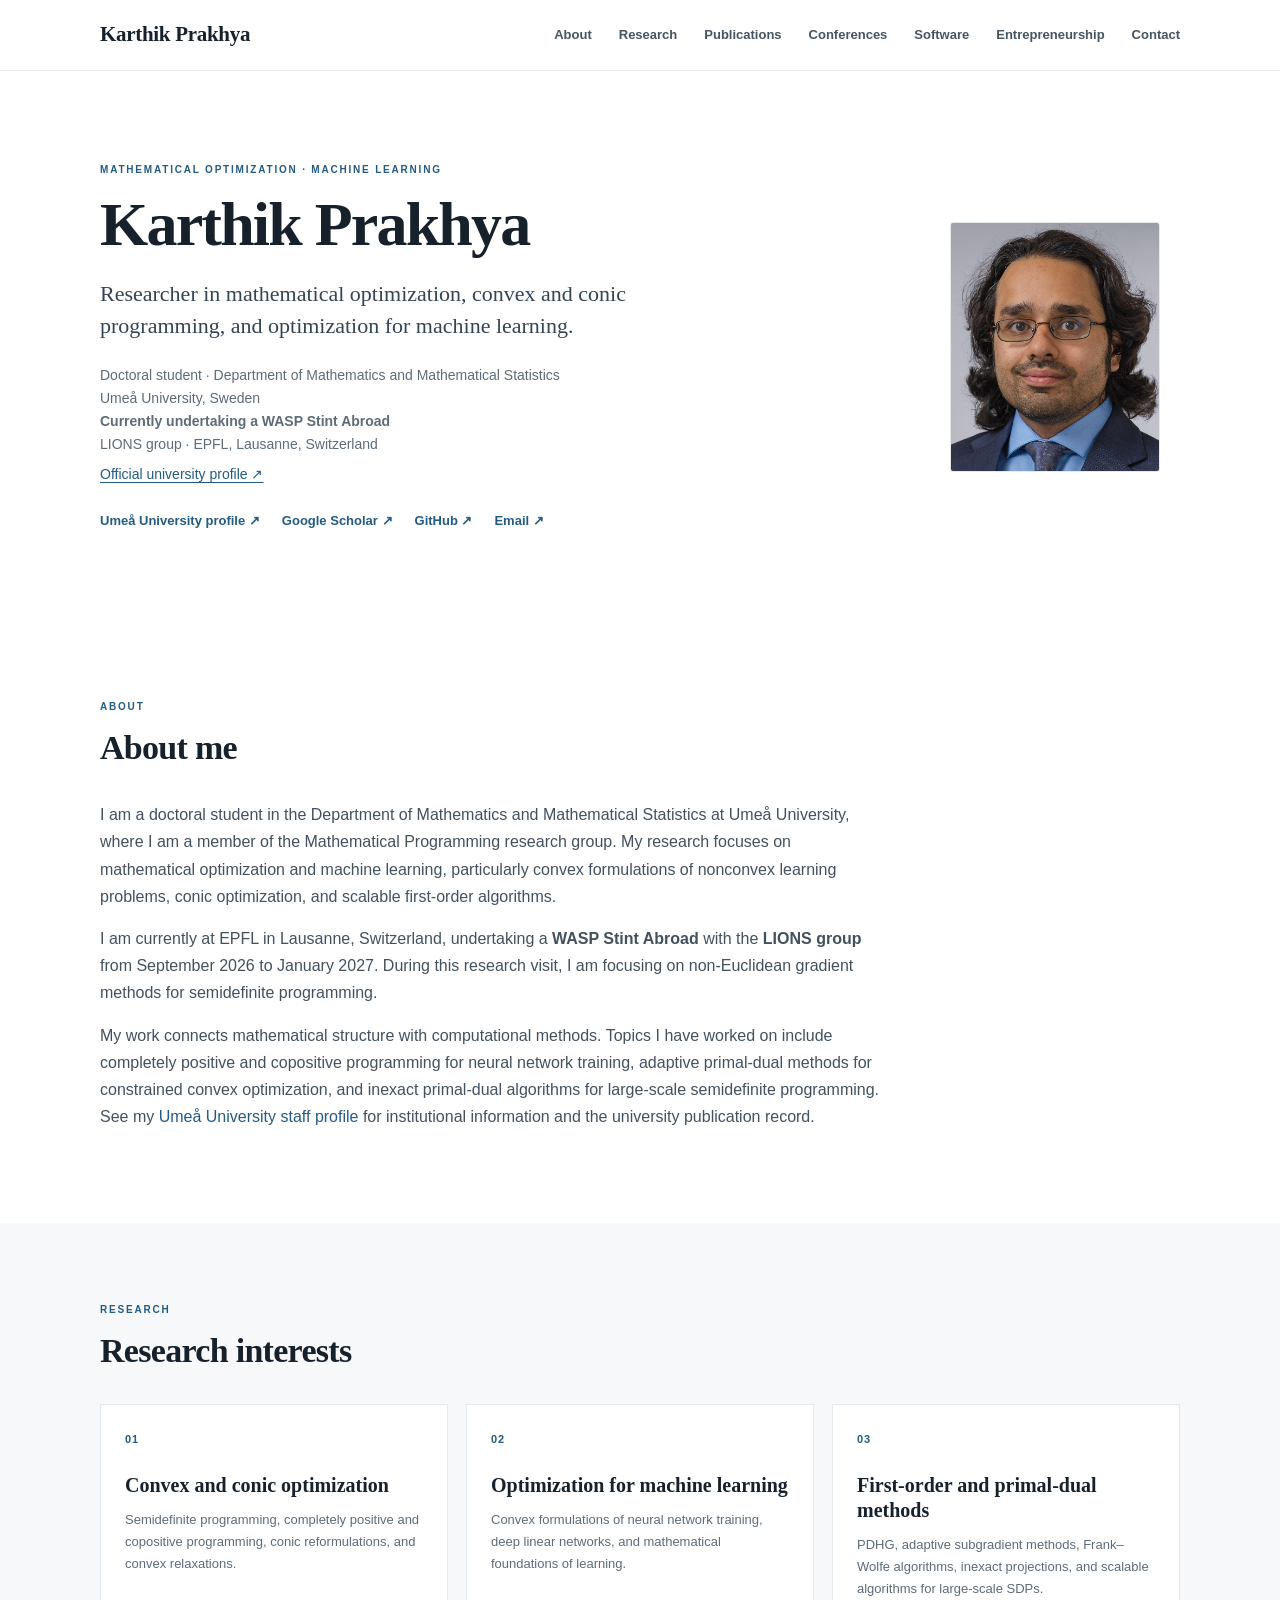
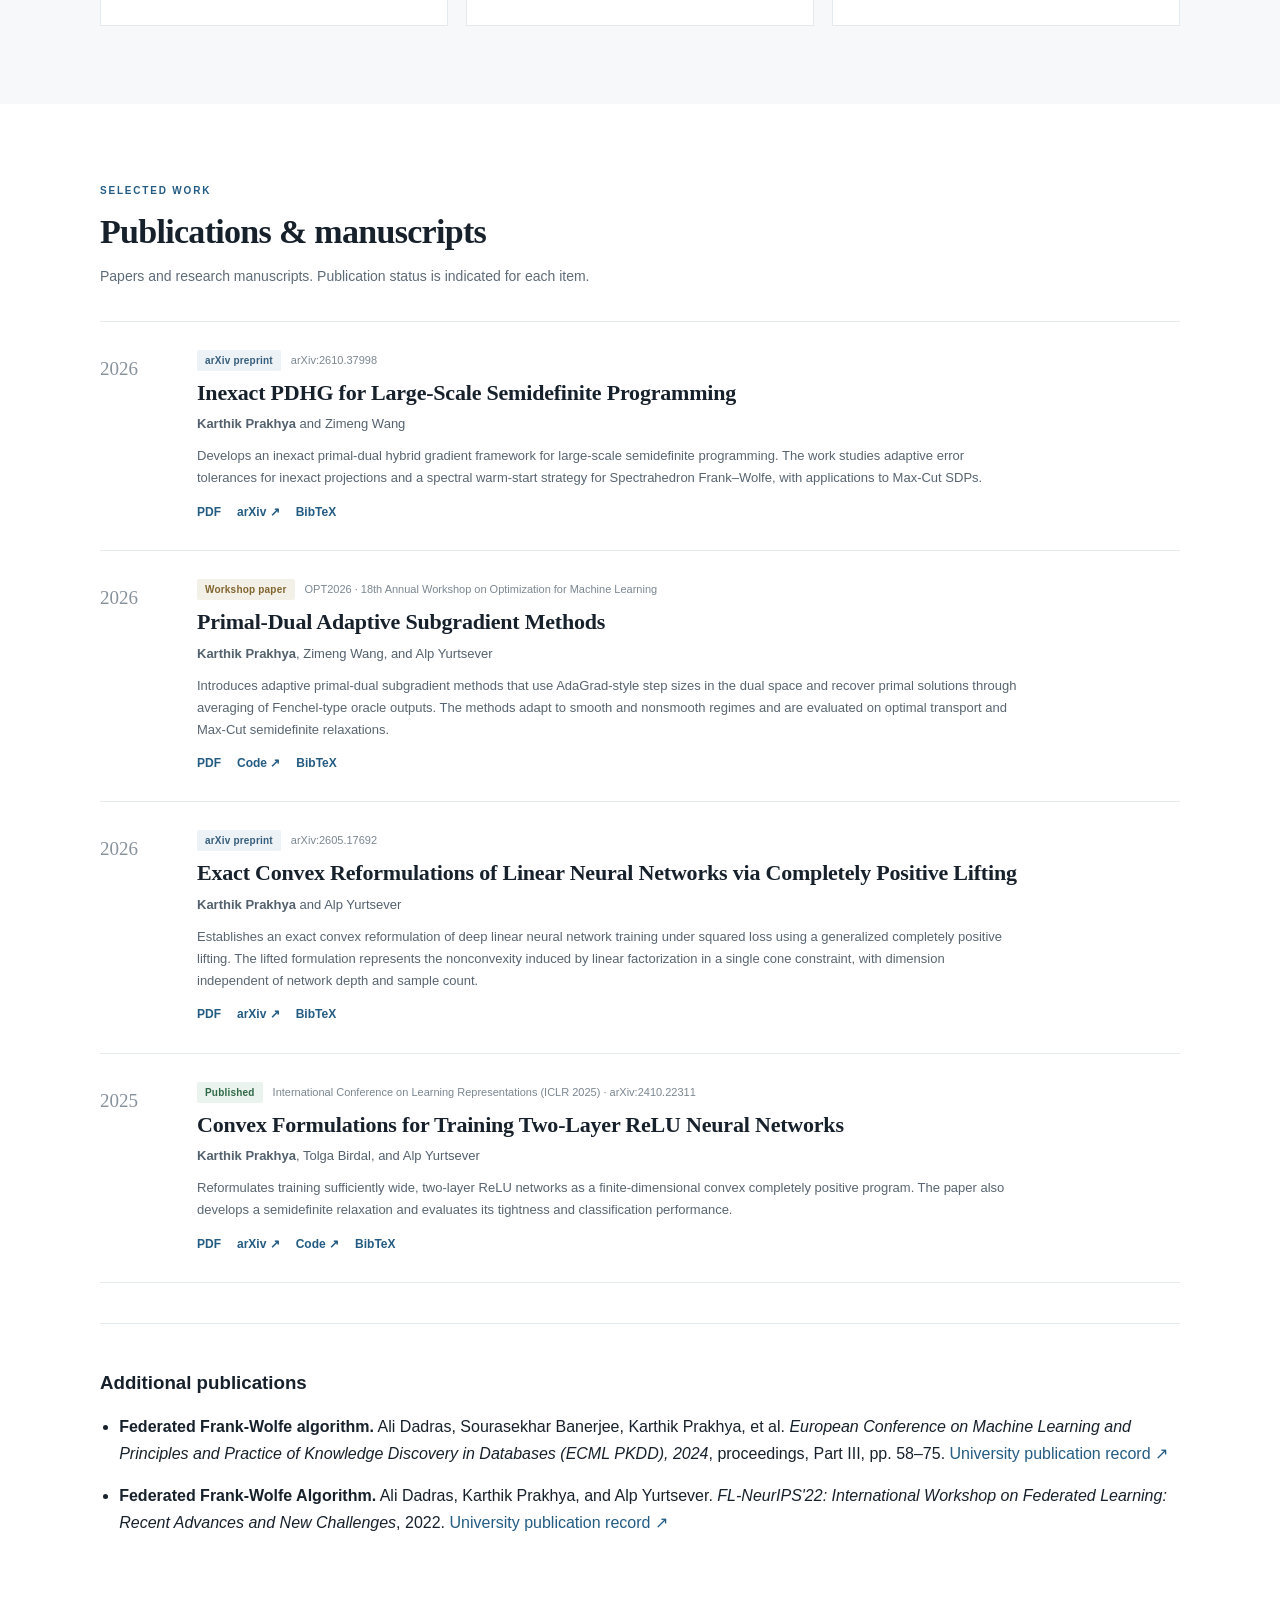
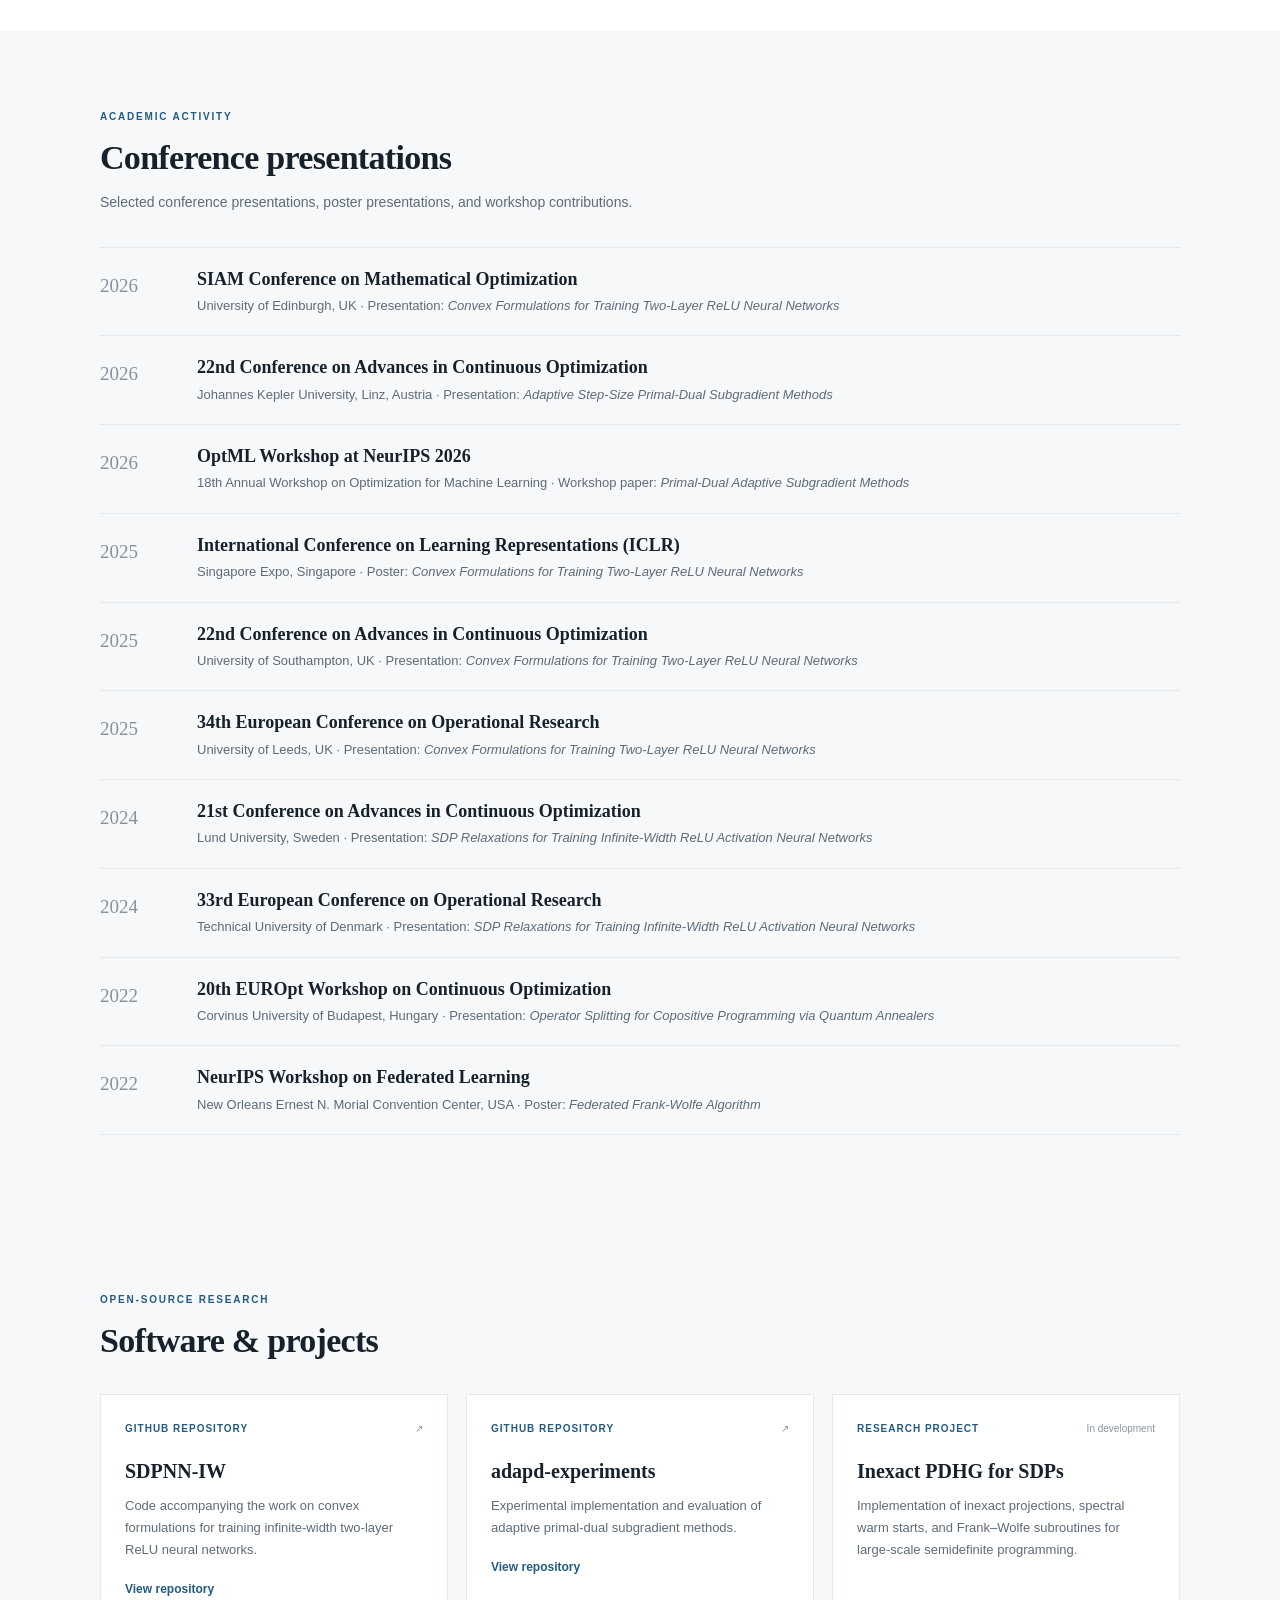
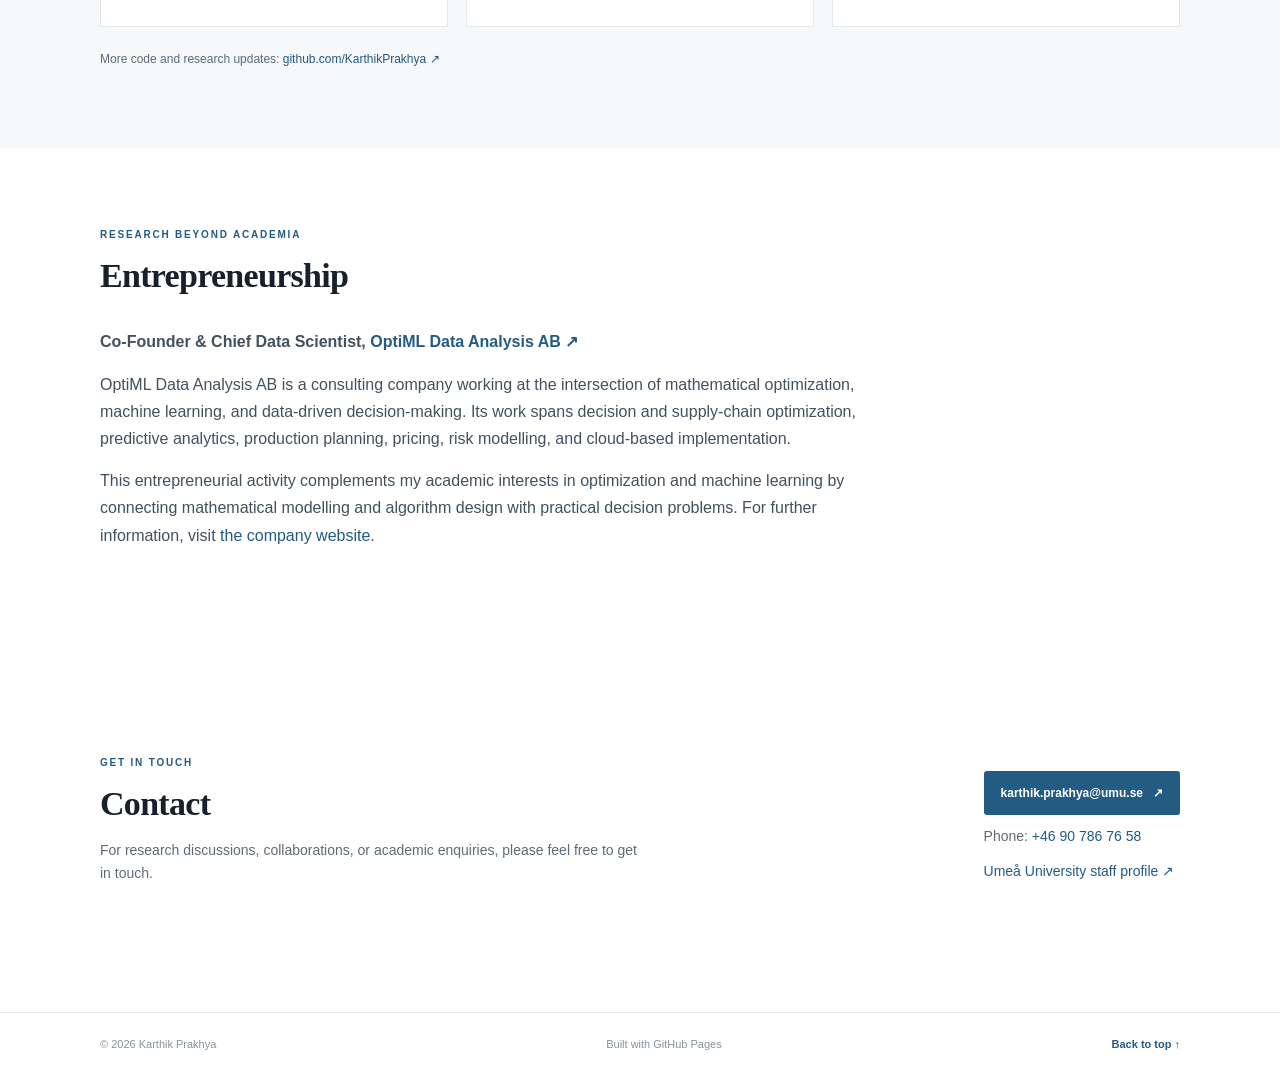
==== index.html @ f14abe54 "Initial commit" ====
<!doctype html>
<html lang="en">
<head>
  <meta charset="utf-8">
  <meta name="viewport" content="width=device-width, initial-scale=1">
  <meta name="description" content="Academic website of Karthik Prakhya — mathematical optimization, convex and conic optimization, and machine learning.">
  <meta name="author" content="Karthik Prakhya">
  <meta name="theme-color" content="#ffffff">
  <title>Karthik Prakhya | Mathematical Optimization</title>
  <link rel="icon" href="assets/img/favicon.svg" type="image/svg+xml">
  <link rel="stylesheet" href="assets/css/style.css">
</head>
<body>
  <a class="skip-link" href="#main">Skip to content</a>
  <header class="site-header">
    <nav class="nav wrap" aria-label="Main navigation">
      <a class="brand" href="#top">Karthik Prakhya</a>
      <button class="menu-toggle" aria-expanded="false" aria-controls="nav-links" aria-label="Toggle navigation"><span></span><span></span><span></span></button>
      <div class="nav-links" id="nav-links">
        <a href="#about">About</a><a href="#research">Research</a><a href="#publications">Publications</a><a href="#conferences">Conferences</a><a href="#software">Software</a><a href="#entrepreneurship">Entrepreneurship</a><a href="#contact">Contact</a>
      </div>
    </nav>
  </header>

  <main id="main">
    <section class="hero wrap" id="top">
      <div class="hero-copy">
        <p class="eyebrow">Mathematical Optimization · Machine Learning</p>
        <h1>Karthik Prakhya</h1>
        <p class="hero-lead">Researcher in mathematical optimization, convex and conic programming, and optimization for machine learning.</p>
        <p class="affiliation">Doctoral student · Department of Mathematics and Mathematical Statistics<br>Umeå University, Sweden<br><strong>Currently undertaking a WASP Stint Abroad</strong><br>LIONS group · EPFL, Lausanne, Switzerland<br><a href="https://www.umu.se/en/staff/karthik-prakhya/" target="_blank" rel="noopener">Official university profile ↗</a></p>
        <div class="social-links" aria-label="Academic profiles">
          <a href="https://www.umu.se/en/staff/karthik-prakhya/" target="_blank" rel="noopener">Umeå University profile <span aria-hidden="true">↗</span></a>
          <a href="https://scholar.google.com/citations?user=Fl8Zz2AAAAAJ&amp;hl=en" target="_blank" rel="noopener">Google Scholar <span aria-hidden="true">↗</span></a>
          <a href="https://github.com/KarthikPrakhya" target="_blank" rel="noopener">GitHub <span aria-hidden="true">↗</span></a>
          <a href="mailto:karthik.prakhya@umu.se">Email <span aria-hidden="true">↗</span></a>
        </div>
      </div>
      <div class="portrait-wrap">
        <img class="portrait" src="assets/img/profile.jpg" alt="Portrait of Karthik Prakhya">
      </div>
    </section>

    <section class="section wrap" id="about">
      <div class="section-heading"><p class="eyebrow">About</p><h2>About me</h2></div>
      <div class="prose">
        <p>I am a doctoral student in the Department of Mathematics and Mathematical Statistics at Umeå University, where I am a member of the Mathematical Programming research group. My research focuses on mathematical optimization and machine learning, particularly convex formulations of nonconvex learning problems, conic optimization, and scalable first-order algorithms.</p>
        <p>I am currently at EPFL in Lausanne, Switzerland, undertaking a <strong>WASP Stint Abroad</strong> with the <strong>LIONS group</strong> from September 2026 to January 2027. During this research visit, I am focusing on non-Euclidean gradient methods for semidefinite programming.</p>
        <p>My work connects mathematical structure with computational methods. Topics I have worked on include completely positive and copositive programming for neural network training, adaptive primal-dual methods for constrained convex optimization, and inexact primal-dual algorithms for large-scale semidefinite programming. See my <a href="https://www.umu.se/en/staff/karthik-prakhya/" target="_blank" rel="noopener">Umeå University staff profile</a> for institutional information and the university publication record.</p>
      </div>
    </section>

    <section class="section section-muted" id="research">
      <div class="wrap">
        <div class="section-heading"><p class="eyebrow">Research</p><h2>Research interests</h2></div>
        <div class="research-grid">
          <article class="research-card"><div class="card-index">01</div><h3>Convex and conic optimization</h3><p>Semidefinite programming, completely positive and copositive programming, conic reformulations, and convex relaxations.</p></article>
          <article class="research-card"><div class="card-index">02</div><h3>Optimization for machine learning</h3><p>Convex formulations of neural network training, deep linear networks, and mathematical foundations of learning.</p></article>
          <article class="research-card"><div class="card-index">03</div><h3>First-order and primal-dual methods</h3><p>PDHG, adaptive subgradient methods, Frank–Wolfe algorithms, inexact projections, and scalable algorithms for large-scale SDPs.</p></article>
        </div>
      </div>
    </section>

    <section class="section wrap" id="publications">
      <div class="section-heading"><p class="eyebrow">Selected work</p><h2>Publications &amp; manuscripts</h2><p class="section-intro">Papers and research manuscripts. Publication status is indicated for each item.</p></div>
      <div class="publication-list">
        <article class="publication">
          <div class="pub-year">2026</div><div class="pub-body">
            <div class="pub-meta"><span class="status status-preprint">arXiv preprint</span><span>arXiv:2610.37998</span></div>
            <h3>Inexact PDHG for Large-Scale Semidefinite Programming</h3>
            <p class="authors"><strong>Karthik Prakhya</strong> and Zimeng Wang</p>
            <p>Develops an inexact primal-dual hybrid gradient framework for large-scale semidefinite programming. The work studies adaptive error tolerances for inexact projections and a spectral warm-start strategy for Spectrahedron Frank–Wolfe, with applications to Max-Cut SDPs.</p>
            <div class="pub-links"><a href="assets/papers/prakhya-wang-inexact-pdhg-2026.pdf">PDF</a><a href="https://arxiv.org/abs/2610.37998" target="_blank" rel="noopener">arXiv ↗</a><button class="bib-toggle" type="button" aria-expanded="false">BibTeX</button></div>
            <pre class="bibtex" hidden>@misc{prakhya2026inexactpdhg,
  title={Inexact PDHG for Large-Scale Semidefinite Programming},
  author={Prakhya, Karthik and Wang, Zimeng},
  year={2026},
  eprint={2610.37998},
  archivePrefix={arXiv},
  primaryClass={math.OC}
}</pre>
          </div>
        </article>
        <article class="publication">
          <div class="pub-year">2026</div><div class="pub-body">
            <div class="pub-meta"><span class="status status-workshop">Workshop paper</span><span>OPT2026 · 18th Annual Workshop on Optimization for Machine Learning</span></div>
            <h3>Primal-Dual Adaptive Subgradient Methods</h3>
            <p class="authors"><strong>Karthik Prakhya</strong>, Zimeng Wang, and Alp Yurtsever</p>
            <p>Introduces adaptive primal-dual subgradient methods that use AdaGrad-style step sizes in the dual space and recover primal solutions through averaging of Fenchel-type oracle outputs. The methods adapt to smooth and nonsmooth regimes and are evaluated on optimal transport and Max-Cut semidefinite relaxations.</p>
            <div class="pub-links"><a href="assets/papers/prakhya-wang-yurtsever-opt2026.pdf">PDF</a><a href="https://github.com/KarthikPrakhya/adapd-experiments" target="_blank" rel="noopener">Code ↗</a><button class="bib-toggle" type="button" aria-expanded="false">BibTeX</button></div>
            <pre class="bibtex" hidden>@misc{prakhya2026primaldual,
  title={Primal-Dual Adaptive Subgradient Methods},
  author={Prakhya, Karthik and Wang, Zimeng and Yurtsever, Alp},
  year={2026},
  note={OPT2026: 18th Annual Workshop on Optimization for Machine Learning}
}</pre>
          </div>
        </article>
        <article class="publication">
          <div class="pub-year">2026</div><div class="pub-body">
            <div class="pub-meta"><span class="status status-preprint">arXiv preprint</span><span>arXiv:2605.17692</span></div>
            <h3>Exact Convex Reformulations of Linear Neural Networks via Completely Positive Lifting</h3>
            <p class="authors"><strong>Karthik Prakhya</strong> and Alp Yurtsever</p>
            <p>Establishes an exact convex reformulation of deep linear neural network training under squared loss using a generalized completely positive lifting. The lifted formulation represents the nonconvexity induced by linear factorization in a single cone constraint, with dimension independent of network depth and sample count.</p>
            <div class="pub-links"><a href="assets/papers/prakhya-yurtsever-linear-networks-2026.pdf">PDF</a><a href="https://arxiv.org/abs/2605.17692" target="_blank" rel="noopener">arXiv ↗</a><button class="bib-toggle" type="button" aria-expanded="false">BibTeX</button></div>
            <pre class="bibtex" hidden>@misc{prakhya2026exact,
  title={Exact Convex Reformulations of Linear Neural Networks via Completely Positive Lifting},
  author={Prakhya, Karthik and Yurtsever, Alp},
  year={2026},
  eprint={2605.17692},
  archivePrefix={arXiv},
  primaryClass={cs.LG}
}</pre>
          </div>
        </article>
        <article class="publication">
          <div class="pub-year">2025</div><div class="pub-body">
            <div class="pub-meta"><span class="status status-published">Published</span><span>International Conference on Learning Representations (ICLR 2025) · arXiv:2410.22311</span></div>
            <h3>Convex Formulations for Training Two-Layer ReLU Neural Networks</h3>
            <p class="authors"><strong>Karthik Prakhya</strong>, Tolga Birdal, and Alp Yurtsever</p>
            <p>Reformulates training sufficiently wide, two-layer ReLU networks as a finite-dimensional convex completely positive program. The paper also develops a semidefinite relaxation and evaluates its tightness and classification performance.</p>
            <div class="pub-links"><a href="assets/papers/prakhya-birdal-yurtsever-iclr-2025.pdf">PDF</a><a href="https://arxiv.org/abs/2410.22311" target="_blank" rel="noopener">arXiv ↗</a><a href="https://github.com/KarthikPrakhya/SDPNN-IW" target="_blank" rel="noopener">Code ↗</a><button class="bib-toggle" type="button" aria-expanded="false">BibTeX</button></div>
            <pre class="bibtex" hidden>@inproceedings{prakhya2025convex,
  title={Convex Formulations for Training Two-Layer ReLU Neural Networks},
  author={Prakhya, Karthik and Birdal, Tolga and Yurtsever, Alp},
  booktitle={International Conference on Learning Representations},
  year={2025}
}</pre>
          </div>
        </article>
      </div>
      <div class="additional-publications">
        <h3>Additional publications</h3>
        <ul>
          <li><strong>Federated Frank-Wolfe algorithm.</strong> Ali Dadras, Sourasekhar Banerjee, Karthik Prakhya, et al. <em>European Conference on Machine Learning and Principles and Practice of Knowledge Discovery in Databases (ECML PKDD), 2024</em>, proceedings, Part III, pp. 58–75. <a href="https://umu.diva-portal.org/smash/record.jsf?language=en&amp;pid=diva2:1890479" target="_blank" rel="noopener">University publication record ↗</a></li>
          <li><strong>Federated Frank-Wolfe Algorithm.</strong> Ali Dadras, Karthik Prakhya, and Alp Yurtsever. <em>FL-NeurIPS'22: International Workshop on Federated Learning: Recent Advances and New Challenges</em>, 2022. <a href="https://umu.diva-portal.org/smash/record.jsf?language=en&amp;pid=diva2:1738921" target="_blank" rel="noopener">University publication record ↗</a></li>
        </ul>
      </div>
    </section>

    <section class="section section-muted" id="conferences">
      <div class="wrap">
        <div class="section-heading"><p class="eyebrow">Academic activity</p><h2>Conference presentations</h2><p class="section-intro">Selected conference presentations, poster presentations, and workshop contributions.</p></div>
        <div class="conference-list">
          <article class="conference-item"><div class="pub-year">2026</div><div><h3>SIAM Conference on Mathematical Optimization</h3><p>University of Edinburgh, UK · Presentation: <em>Convex Formulations for Training Two-Layer ReLU Neural Networks</em></p></div></article>
          <article class="conference-item"><div class="pub-year">2026</div><div><h3>22nd Conference on Advances in Continuous Optimization</h3><p>Johannes Kepler University, Linz, Austria · Presentation: <em>Adaptive Step-Size Primal-Dual Subgradient Methods</em></p></div></article>
          <article class="conference-item"><div class="pub-year">2026</div><div><h3>OptML Workshop at NeurIPS 2026</h3><p>18th Annual Workshop on Optimization for Machine Learning · Workshop paper: <em>Primal-Dual Adaptive Subgradient Methods</em></p></div></article>
          <article class="conference-item"><div class="pub-year">2025</div><div><h3>International Conference on Learning Representations (ICLR)</h3><p>Singapore Expo, Singapore · Poster: <em>Convex Formulations for Training Two-Layer ReLU Neural Networks</em></p></div></article>
          <article class="conference-item"><div class="pub-year">2025</div><div><h3>22nd Conference on Advances in Continuous Optimization</h3><p>University of Southampton, UK · Presentation: <em>Convex Formulations for Training Two-Layer ReLU Neural Networks</em></p></div></article>
          <article class="conference-item"><div class="pub-year">2025</div><div><h3>34th European Conference on Operational Research</h3><p>University of Leeds, UK · Presentation: <em>Convex Formulations for Training Two-Layer ReLU Neural Networks</em></p></div></article>
          <article class="conference-item"><div class="pub-year">2024</div><div><h3>21st Conference on Advances in Continuous Optimization</h3><p>Lund University, Sweden · Presentation: <em>SDP Relaxations for Training Infinite-Width ReLU Activation Neural Networks</em></p></div></article>
          <article class="conference-item"><div class="pub-year">2024</div><div><h3>33rd European Conference on Operational Research</h3><p>Technical University of Denmark · Presentation: <em>SDP Relaxations for Training Infinite-Width ReLU Activation Neural Networks</em></p></div></article>
          <article class="conference-item"><div class="pub-year">2022</div><div><h3>20th EUROpt Workshop on Continuous Optimization</h3><p>Corvinus University of Budapest, Hungary · Presentation: <em>Operator Splitting for Copositive Programming via Quantum Annealers</em></p></div></article>
          <article class="conference-item"><div class="pub-year">2022</div><div><h3>NeurIPS Workshop on Federated Learning</h3><p>New Orleans Ernest N. Morial Convention Center, USA · Poster: <em>Federated Frank-Wolfe Algorithm</em></p></div></article>
        </div>
      </div>
    </section>

    <section class="section section-muted" id="software">
      <div class="wrap">
        <div class="section-heading"><p class="eyebrow">Open-source research</p><h2>Software &amp; projects</h2></div>
        <div class="software-grid">
          <article class="software-card"><div class="software-top"><span class="repo-label">GitHub repository</span><span aria-hidden="true">↗</span></div><h3>SDPNN-IW</h3><p>Code accompanying the work on convex formulations for training infinite-width two-layer ReLU neural networks.</p><a href="https://github.com/KarthikPrakhya/SDPNN-IW" target="_blank" rel="noopener">View repository</a></article>
          <article class="software-card"><div class="software-top"><span class="repo-label">GitHub repository</span><span aria-hidden="true">↗</span></div><h3>adapd-experiments</h3><p>Experimental implementation and evaluation of adaptive primal-dual subgradient methods.</p><a href="https://github.com/KarthikPrakhya/adapd-experiments" target="_blank" rel="noopener">View repository</a></article>
          <article class="software-card"><div class="software-top"><span class="repo-label">Research project</span><span>In development</span></div><h3>Inexact PDHG for SDPs</h3><p>Implementation of inexact projections, spectral warm starts, and Frank–Wolfe subroutines for large-scale semidefinite programming.</p></article>
        </div>
        <p class="github-more">More code and research updates: <a href="https://github.com/KarthikPrakhya" target="_blank" rel="noopener">github.com/KarthikPrakhya ↗</a></p>
      </div>
    </section>

    <section class="section wrap" id="entrepreneurship">
      <div class="section-heading"><p class="eyebrow">Research beyond academia</p><h2>Entrepreneurship</h2></div>
      <div class="prose">
        <p><strong>Co-Founder &amp; Chief Data Scientist, <a href="https://www.optimldataanalysis.se/" target="_blank" rel="noopener">OptiML Data Analysis AB ↗</a></strong></p>
        <p>OptiML Data Analysis AB is a consulting company working at the intersection of mathematical optimization, machine learning, and data-driven decision-making. Its work spans decision and supply-chain optimization, predictive analytics, production planning, pricing, risk modelling, and cloud-based implementation.</p>
        <p>This entrepreneurial activity complements my academic interests in optimization and machine learning by connecting mathematical modelling and algorithm design with practical decision problems. For further information, visit <a href="https://www.optimldataanalysis.se/" target="_blank" rel="noopener">the company website</a>.</p>
      </div>
    </section>

    <section class="section wrap" id="contact">
      <div class="contact-panel"><div><p class="eyebrow">Get in touch</p><h2>Contact</h2><p>For research discussions, collaborations, or academic enquiries, please feel free to get in touch.</p></div><div class="contact-links"><a class="button" href="mailto:karthik.prakhya@umu.se">karthik.prakhya@umu.se <span aria-hidden="true">↗</span></a><p>Phone: <a href="tel:+46907867658">+46 90 786 76 58</a></p><p><a href="https://www.umu.se/en/staff/karthik-prakhya/" target="_blank" rel="noopener">Umeå University staff profile ↗</a></p></div></div>
    </section>
  </main>

  <footer class="site-footer"><div class="wrap footer-inner"><span>© <span id="year">2026</span> Karthik Prakhya</span><span>Built with GitHub Pages</span><a href="#top">Back to top ↑</a></div></footer>
  <script src="assets/js/main.js"></script>
</body>
</html>
---- assets/css/style.css ----
:root{--ink:#17212b;--muted:#5e6b78;--line:#e4e9ed;--soft:#f6f8fa;--accent:#235b83;--accent-dark:#174464;--white:#fff;--max:1080px;--serif:Georgia,"Times New Roman",serif;--sans:Inter,-apple-system,BlinkMacSystemFont,"Segoe UI",sans-serif}
*{box-sizing:border-box}html{scroll-behavior:smooth;scroll-padding-top:90px}body{margin:0;background:var(--white);color:var(--ink);font-family:var(--sans);font-size:16px;line-height:1.7;-webkit-font-smoothing:antialiased}a{color:var(--accent);text-decoration:none}a:hover{color:var(--accent-dark);text-decoration:underline;text-underline-offset:3px}.wrap{width:min(calc(100% - 48px),var(--max));margin-inline:auto}.skip-link{position:absolute;left:-9999px;top:10px;background:#fff;padding:8px}.skip-link:focus{left:10px;z-index:100}.site-header{position:sticky;top:0;z-index:20;background:rgba(255,255,255,.94);backdrop-filter:blur(12px);border-bottom:1px solid var(--line)}.nav{height:70px;display:flex;align-items:center;justify-content:space-between}.brand{font-family:var(--serif);font-size:21px;font-weight:700;letter-spacing:-.3px;color:var(--ink)}.brand:hover{text-decoration:none}.nav-links{display:flex;gap:27px}.nav-links a{font-size:13px;font-weight:600;color:#475461}.menu-toggle{display:none;border:0;background:none;padding:8px}.menu-toggle span{display:block;width:22px;height:2px;background:var(--ink);margin:5px}.hero{display:grid;grid-template-columns:1fr 230px;gap:70px;align-items:center;padding-top:90px;padding-bottom:88px}.eyebrow{text-transform:uppercase;letter-spacing:1.8px;font-size:10px;font-weight:800;color:var(--accent);margin:0 0 13px}.hero h1{font-family:var(--serif);font-size:clamp(42px,6vw,62px);line-height:1.08;letter-spacing:-1.8px;margin:0 0 20px}.hero-lead{font-family:var(--serif);font-size:22px;line-height:1.45;max-width:650px;margin:0 0 22px;color:#354454}.affiliation{font-size:14px;color:var(--muted);line-height:1.65;margin-bottom:24px}.social-links{display:flex;gap:22px;flex-wrap:wrap}.social-links a{font-size:13px;font-weight:700}.portrait-wrap{text-align:center}.portrait{display:block;width:210px;height:250px;object-fit:cover;border-radius:3px;background:var(--soft);border:1px solid var(--line)}.portrait-note{font-size:10px;color:#8a949d;margin:8px 0 0}.section{padding-top:78px;padding-bottom:78px}.section-muted{background:var(--soft)}.section-heading{margin-bottom:32px}.section-heading h2,.contact-panel h2{font-family:var(--serif);font-size:34px;letter-spacing:-.7px;line-height:1.2;margin:0}.section-intro{color:var(--muted);font-size:14px;margin:12px 0 0}.prose{max-width:780px;color:#43515e}.prose p{margin:0 0 15px}.research-grid{display:grid;grid-template-columns:repeat(3,1fr);gap:18px}.research-card,.software-card{background:#fff;border:1px solid var(--line);padding:25px 24px}.card-index{font-size:11px;color:var(--accent);font-weight:800;letter-spacing:1px;margin-bottom:24px}.research-card h3,.software-card h3{font-family:var(--serif);font-size:20px;line-height:1.25;margin:0 0 11px}.research-card p,.software-card p{font-size:13px;color:var(--muted);line-height:1.7;margin:0}.publication-list{border-top:1px solid var(--line)}.publication{display:grid;grid-template-columns:75px 1fr;gap:22px;padding:28px 0;border-bottom:1px solid var(--line)}.pub-year{font-family:var(--serif);font-size:19px;color:#87929c;padding-top:3px}.pub-meta{display:flex;align-items:center;gap:10px;flex-wrap:wrap;color:#7b8791;font-size:11px;margin-bottom:8px}.status{display:inline-block;border-radius:2px;padding:2px 8px;font-size:10px;font-weight:800;letter-spacing:.2px}.status-published{background:#eaf3ed;color:#2e6846}.status-preprint{background:#edf2f7;color:#355d7b}.status-workshop{background:#f3f0e8;color:#80652d}.pub-body h3{font-family:var(--serif);font-size:22px;line-height:1.3;margin:0 0 6px;letter-spacing:-.2px}.authors{font-size:13px;color:#53616e;margin:0 0 10px}.pub-body>p:not(.authors){font-size:13px;color:#586571;line-height:1.7;max-width:820px;margin:0 0 12px}.pub-links{display:flex;align-items:center;gap:16px;flex-wrap:wrap}.pub-links a,.bib-toggle{font-size:12px;font-weight:800}.bib-toggle{border:0;background:none;padding:0;color:var(--accent);font-family:inherit;cursor:pointer}.bibtex{white-space:pre-wrap;overflow-wrap:anywhere;background:#f5f7f9;border:1px solid var(--line);padding:14px;margin:14px 0 0;font-size:11px;line-height:1.6;color:#354454}.software-grid{display:grid;grid-template-columns:repeat(3,1fr);gap:18px}.software-top{display:flex;justify-content:space-between;align-items:center;margin-bottom:22px;color:#8b959e;font-size:10px}.repo-label{text-transform:uppercase;letter-spacing:1px;font-weight:800;color:var(--accent)}.software-card a{display:inline-block;margin-top:18px;font-size:12px;font-weight:800}.github-more{font-size:12px;color:var(--muted);margin:22px 0 0}.contact-panel{display:flex;align-items:center;justify-content:space-between;gap:30px;padding:34px 0}.contact-panel p:not(.eyebrow){font-size:14px;color:var(--muted);max-width:540px}.button{display:inline-flex;align-items:center;gap:10px;background:var(--accent);color:#fff;padding:12px 17px;border-radius:3px;font-size:12px;font-weight:700;white-space:nowrap}.button:hover{background:var(--accent-dark);color:#fff;text-decoration:none}.site-footer{border-top:1px solid var(--line);padding:22px 0;color:#87929c;font-size:11px}.footer-inner{display:flex;justify-content:space-between;gap:15px;flex-wrap:wrap}.footer-inner a{font-weight:700}
@media(max-width:760px){.wrap{width:min(calc(100% - 36px),var(--max))}.nav{height:64px}.menu-toggle{display:block}.nav-links{display:none;position:absolute;top:64px;left:0;right:0;background:#fff;border-bottom:1px solid var(--line);padding:16px 22px 20px;flex-direction:column;gap:12px}.nav-links.open{display:flex}.hero{grid-template-columns:1fr;gap:28px;padding-top:60px;padding-bottom:60px}.portrait-wrap{grid-row:1;text-align:left}.portrait{width:128px;height:150px}.hero h1{font-size:46px}.hero-lead{font-size:19px}.section{padding-top:58px;padding-bottom:58px}.research-grid,.software-grid{grid-template-columns:1fr}.research-card,.software-card{padding:22px}.publication{grid-template-columns:48px 1fr;gap:12px}.pub-body h3{font-size:19px}.contact-panel{align-items:flex-start;flex-direction:column}.footer-inner{flex-direction:column;gap:5px}}
@media(prefers-reduced-motion:reduce){html{scroll-behavior:auto}*{transition:none!important}}


/* Institutional profile and additional publication details */
.affiliation a { display: inline-block; margin-top: .45rem; color: var(--accent, #315b7d); text-decoration: underline; text-underline-offset: 3px; }
.additional-publications { margin-top: 2.5rem; padding-top: 1.5rem; border-top: 1px solid var(--line, #e5e7eb); }
.additional-publications h3 { margin-bottom: 1rem; }
.additional-publications ul { padding-left: 1.2rem; }
.additional-publications li { margin: 0 0 1rem; line-height: 1.65; }
.contact-links p { margin: .65rem 0 0; }


/* Conference activity */
.conference-list{border-top:1px solid var(--line)}
.conference-item{display:grid;grid-template-columns:75px 1fr;gap:22px;padding:19px 0;border-bottom:1px solid var(--line)}
.conference-item h3{font-family:var(--serif);font-size:18px;line-height:1.35;margin:0 0 4px}
.conference-item p{font-size:13px;color:var(--muted);margin:0;line-height:1.65}
@media(max-width:760px){.conference-item{grid-template-columns:48px 1fr;gap:12px}.nav-links{max-height:calc(100vh - 70px);overflow:auto}}
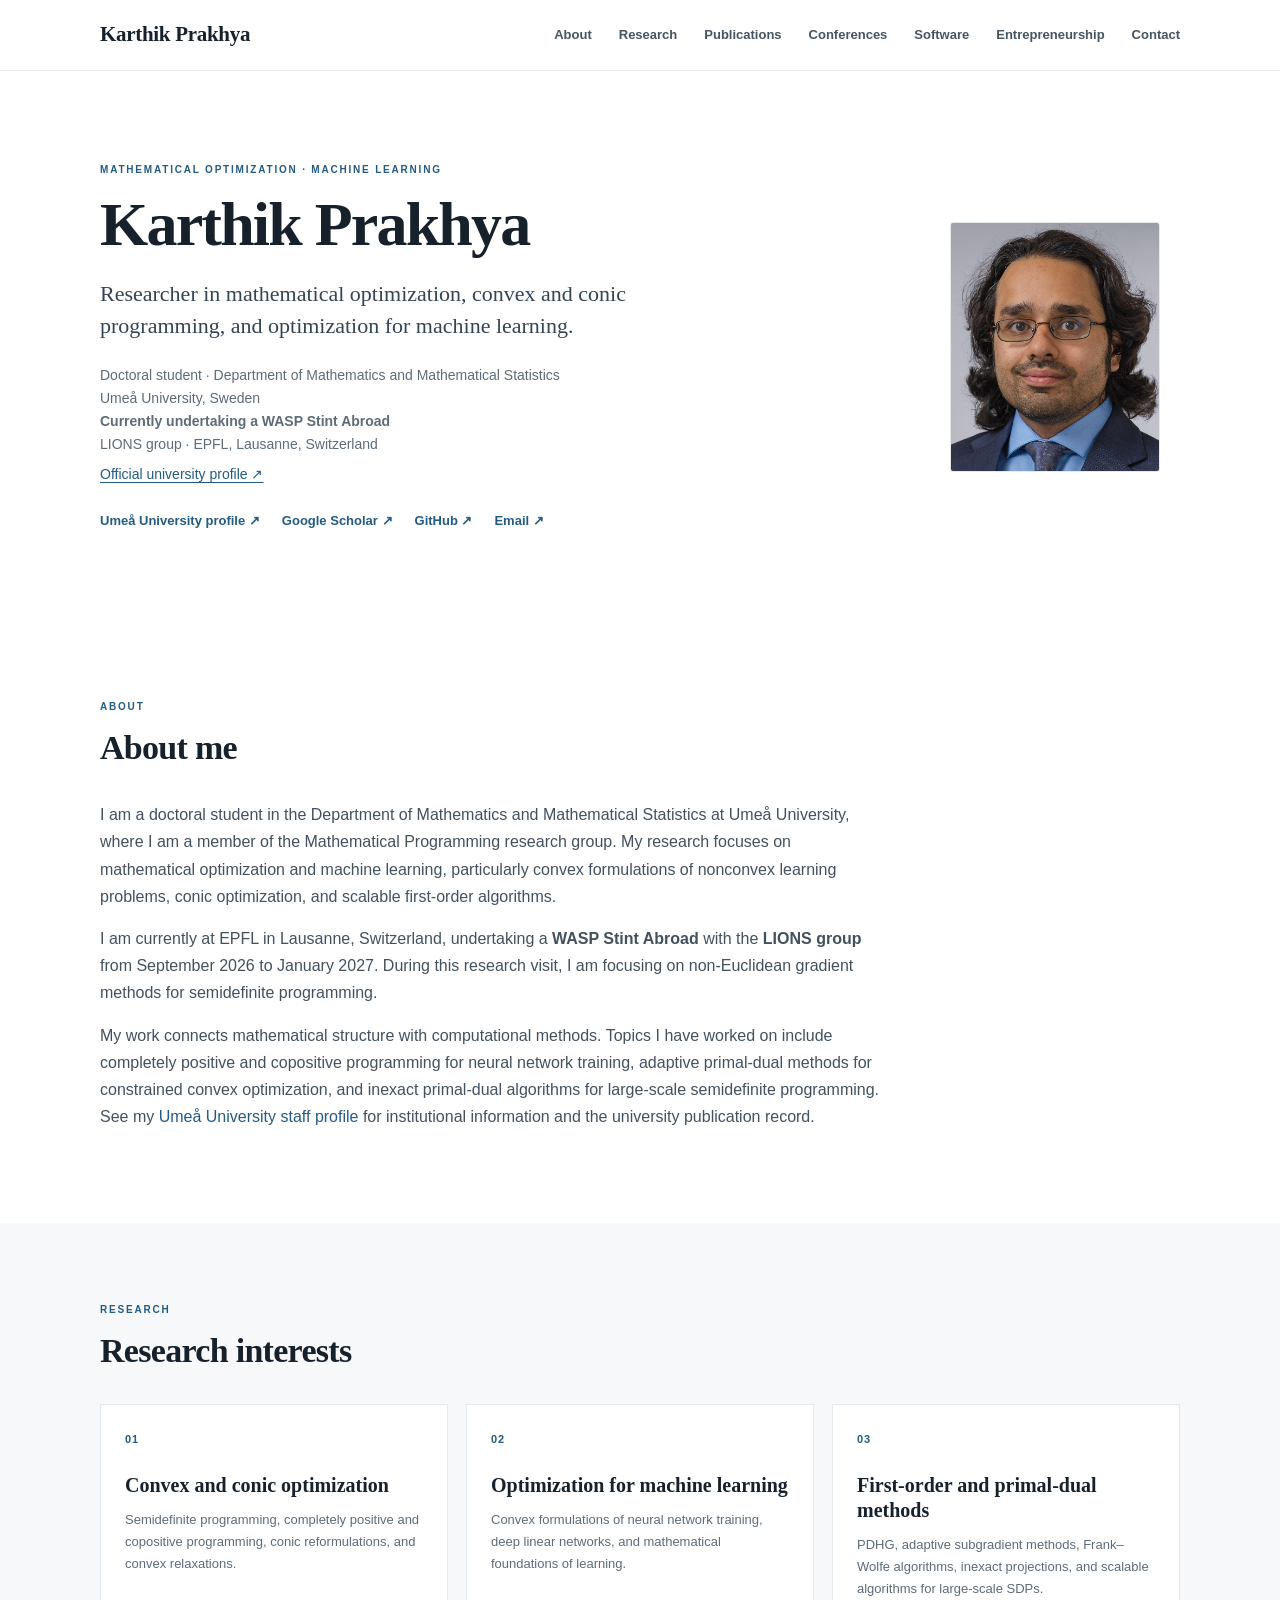
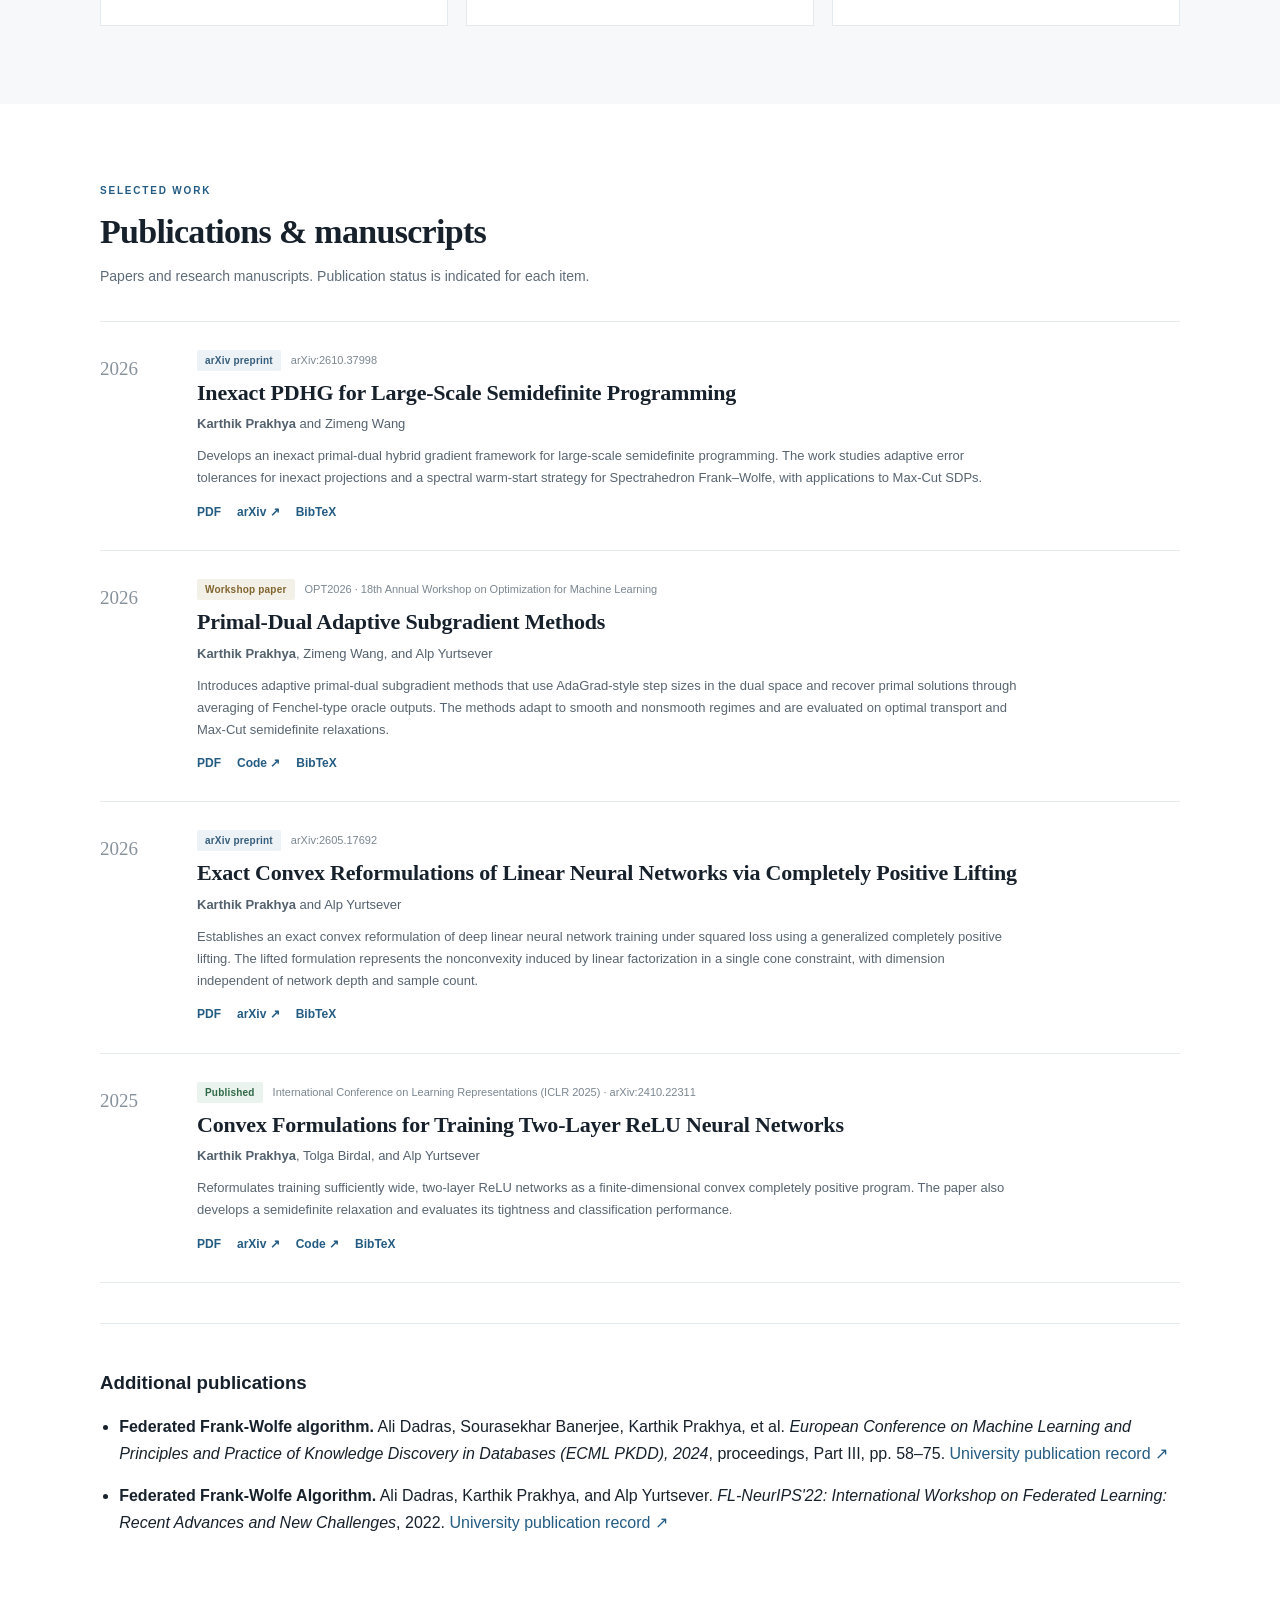
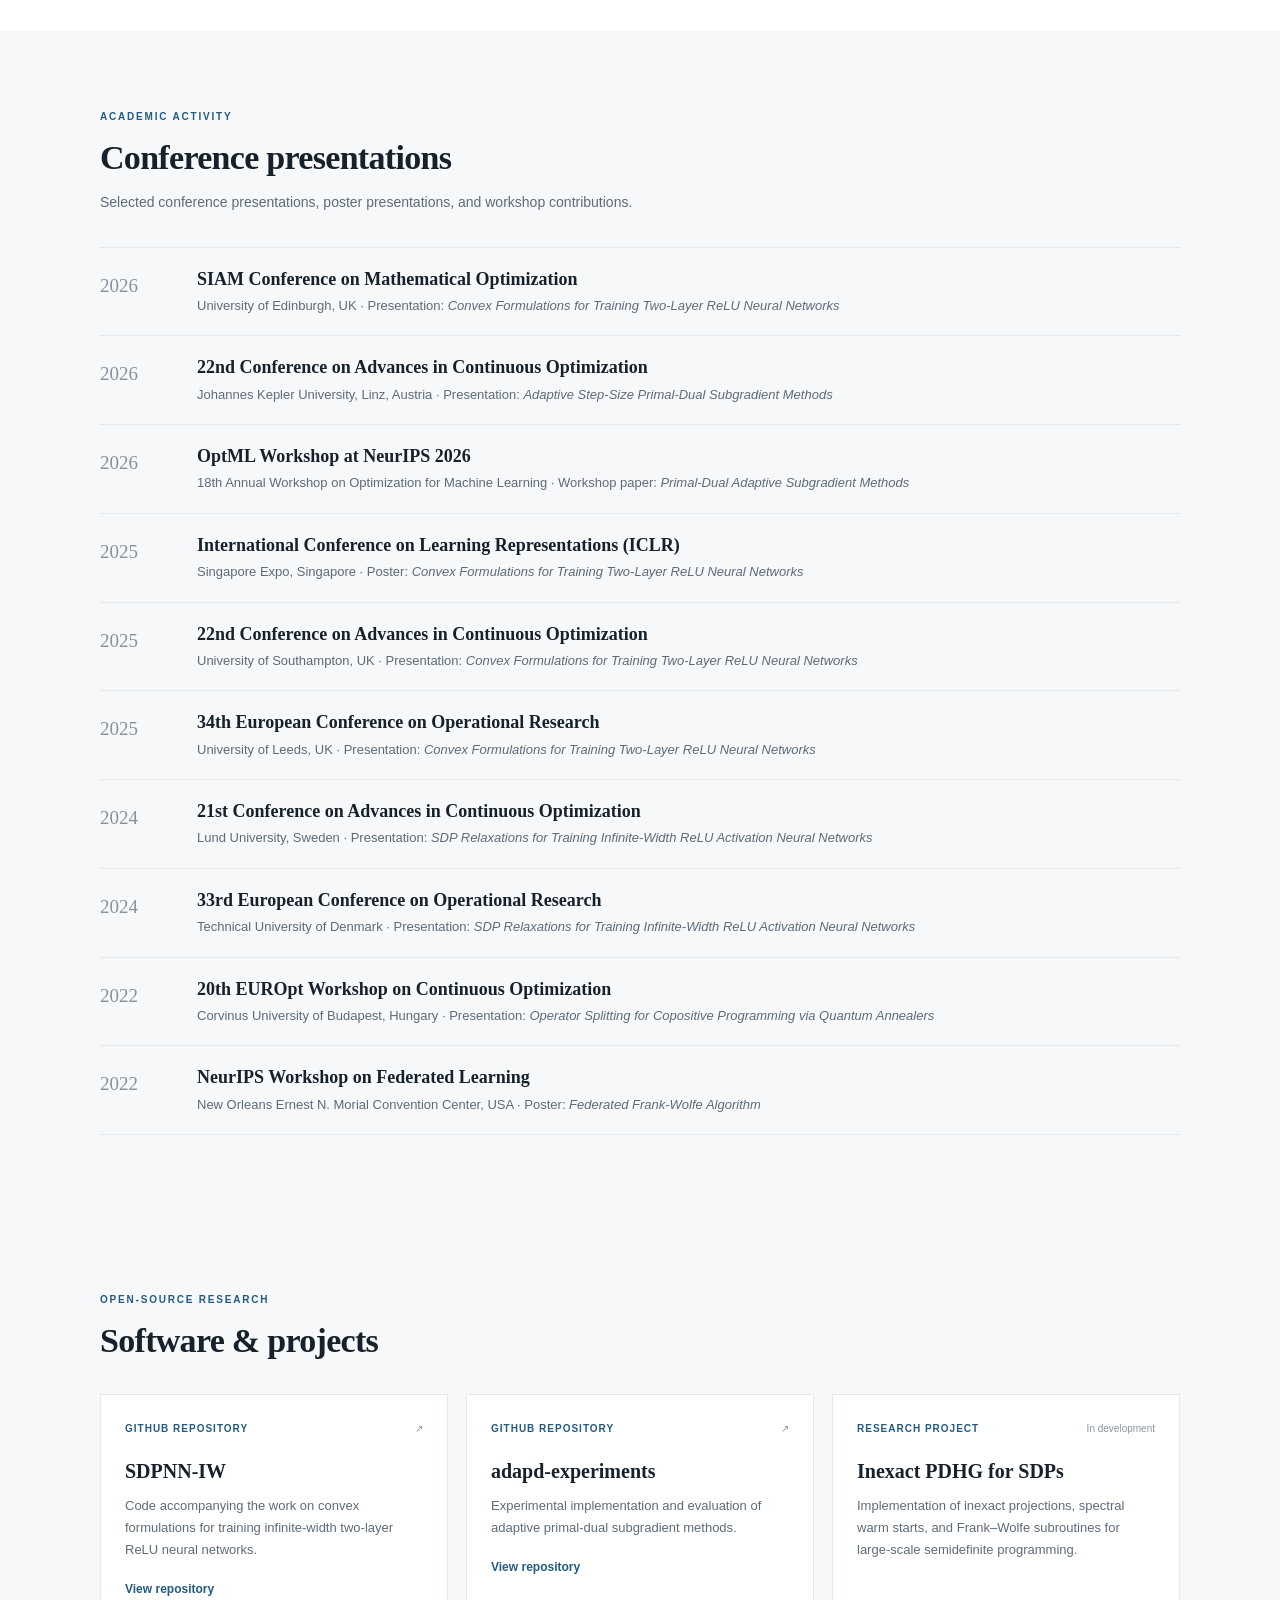
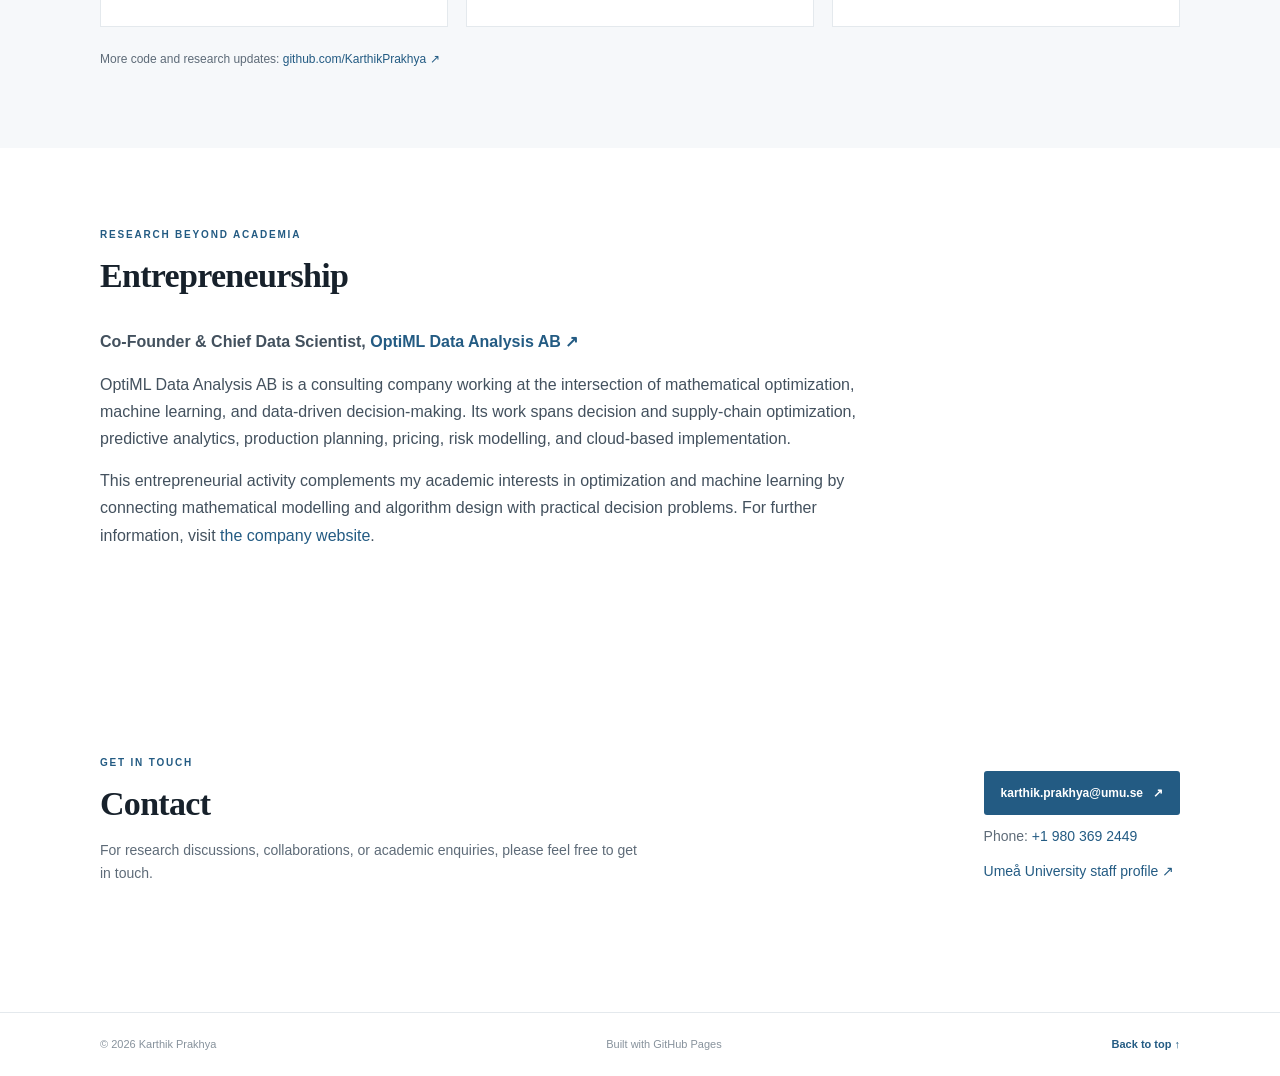
==== commit 4da80a70: "Update contact phone number in index.html Update contact phone number in index.html." ====
--- a/index.html
+++ b/index.html
@@ -178,7 +178,7 @@
     </section>
 
     <section class="section wrap" id="contact">
-      <div class="contact-panel"><div><p class="eyebrow">Get in touch</p><h2>Contact</h2><p>For research discussions, collaborations, or academic enquiries, please feel free to get in touch.</p></div><div class="contact-links"><a class="button" href="mailto:karthik.prakhya@umu.se">karthik.prakhya@umu.se <span aria-hidden="true">↗</span></a><p>Phone: <a href="tel:+46907867658">+46 90 786 76 58</a></p><p><a href="https://www.umu.se/en/staff/karthik-prakhya/" target="_blank" rel="noopener">Umeå University staff profile ↗</a></p></div></div>
+      <div class="contact-panel"><div><p class="eyebrow">Get in touch</p><h2>Contact</h2><p>For research discussions, collaborations, or academic enquiries, please feel free to get in touch.</p></div><div class="contact-links"><a class="button" href="mailto:karthik.prakhya@umu.se">karthik.prakhya@umu.se <span aria-hidden="true">↗</span></a><p>Phone: <a href="tel:+19803692449">+1 980 369 2449</a></p><p><a href="https://www.umu.se/en/staff/karthik-prakhya/" target="_blank" rel="noopener">Umeå University staff profile ↗</a></p></div></div>
     </section>
   </main>
 
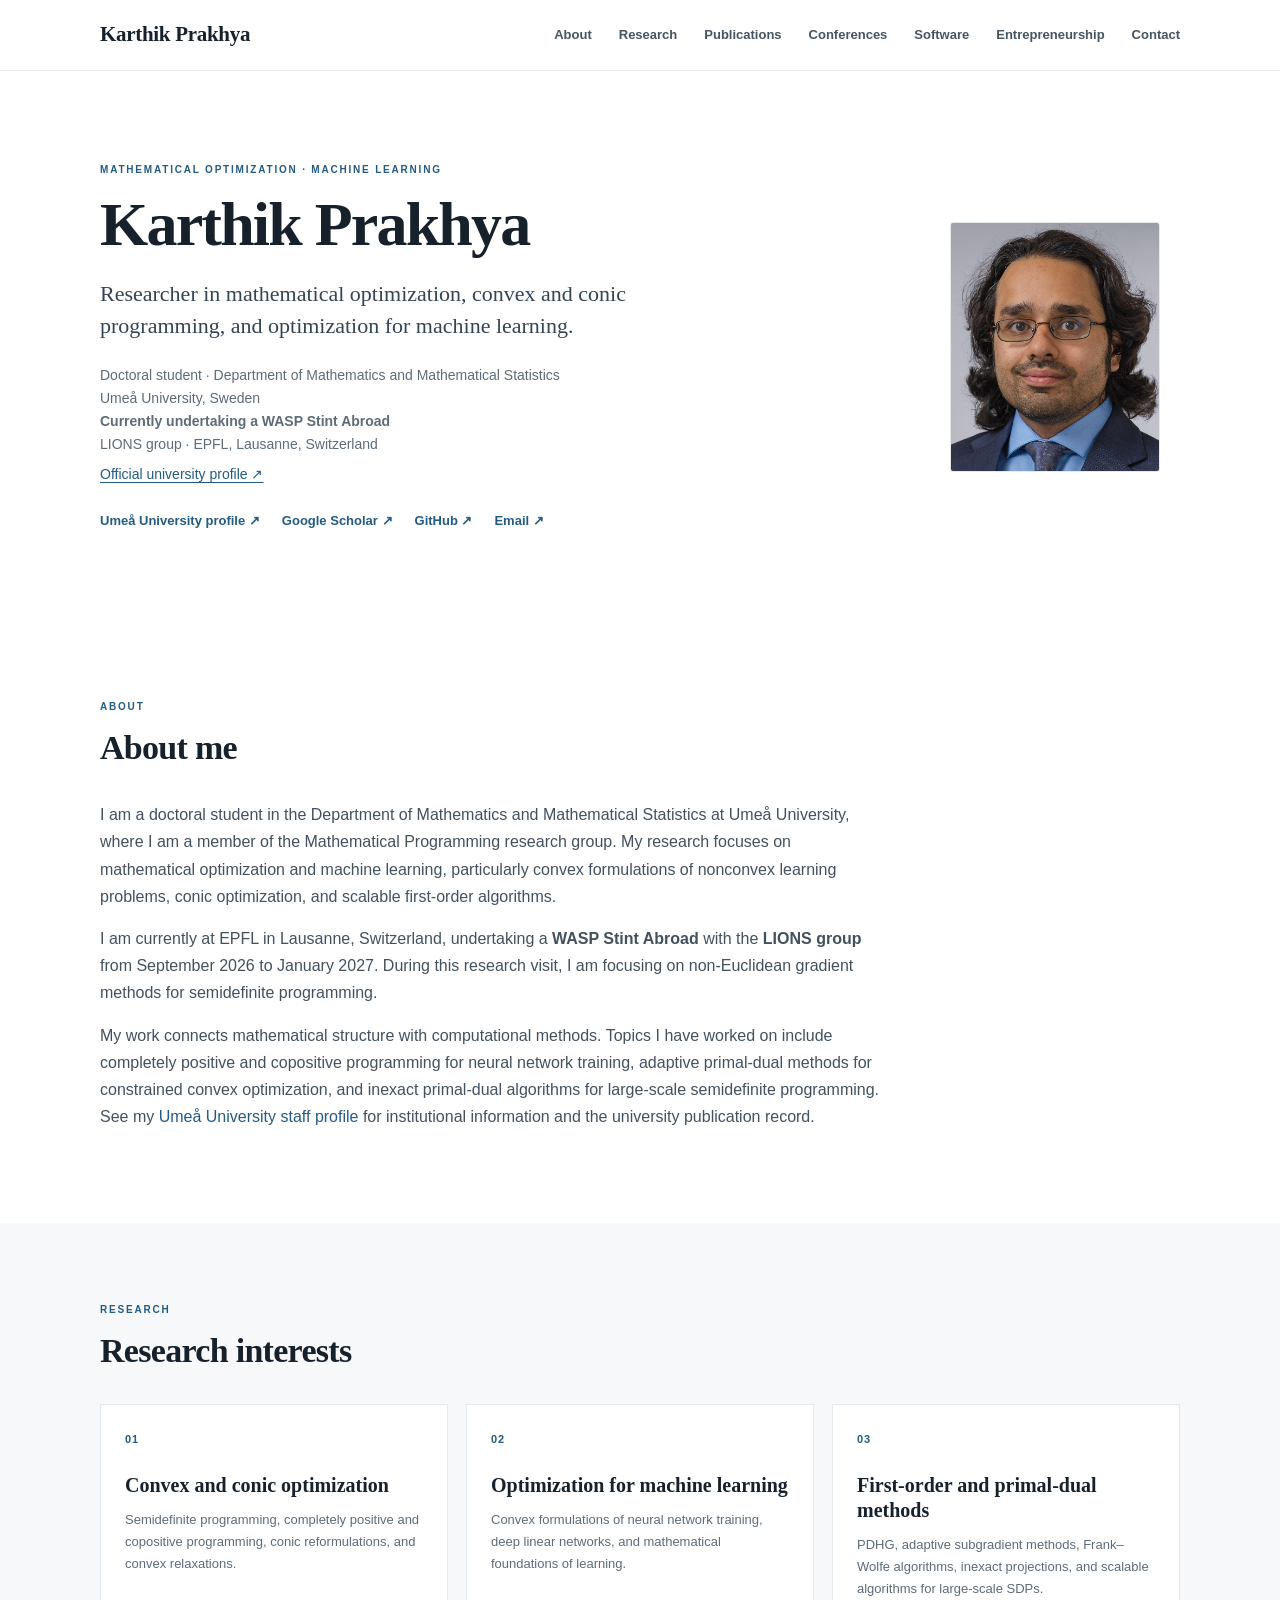
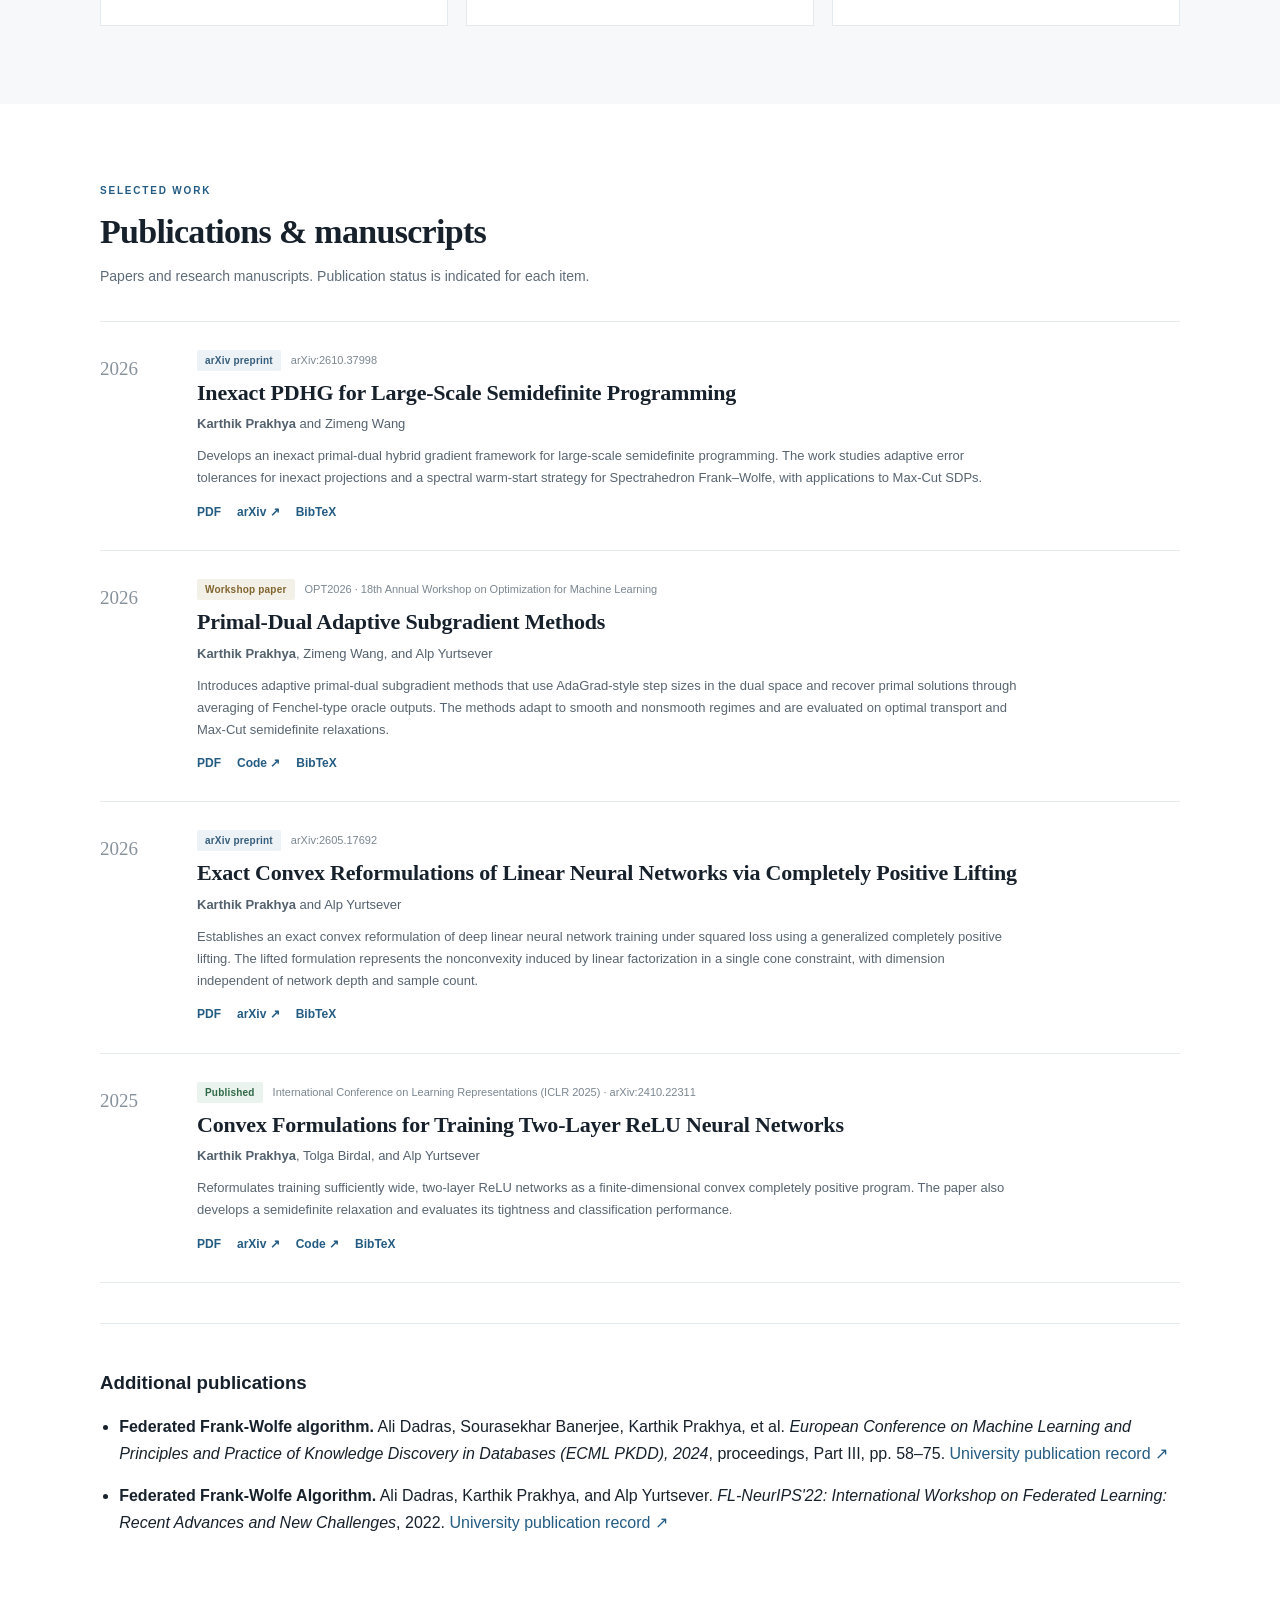
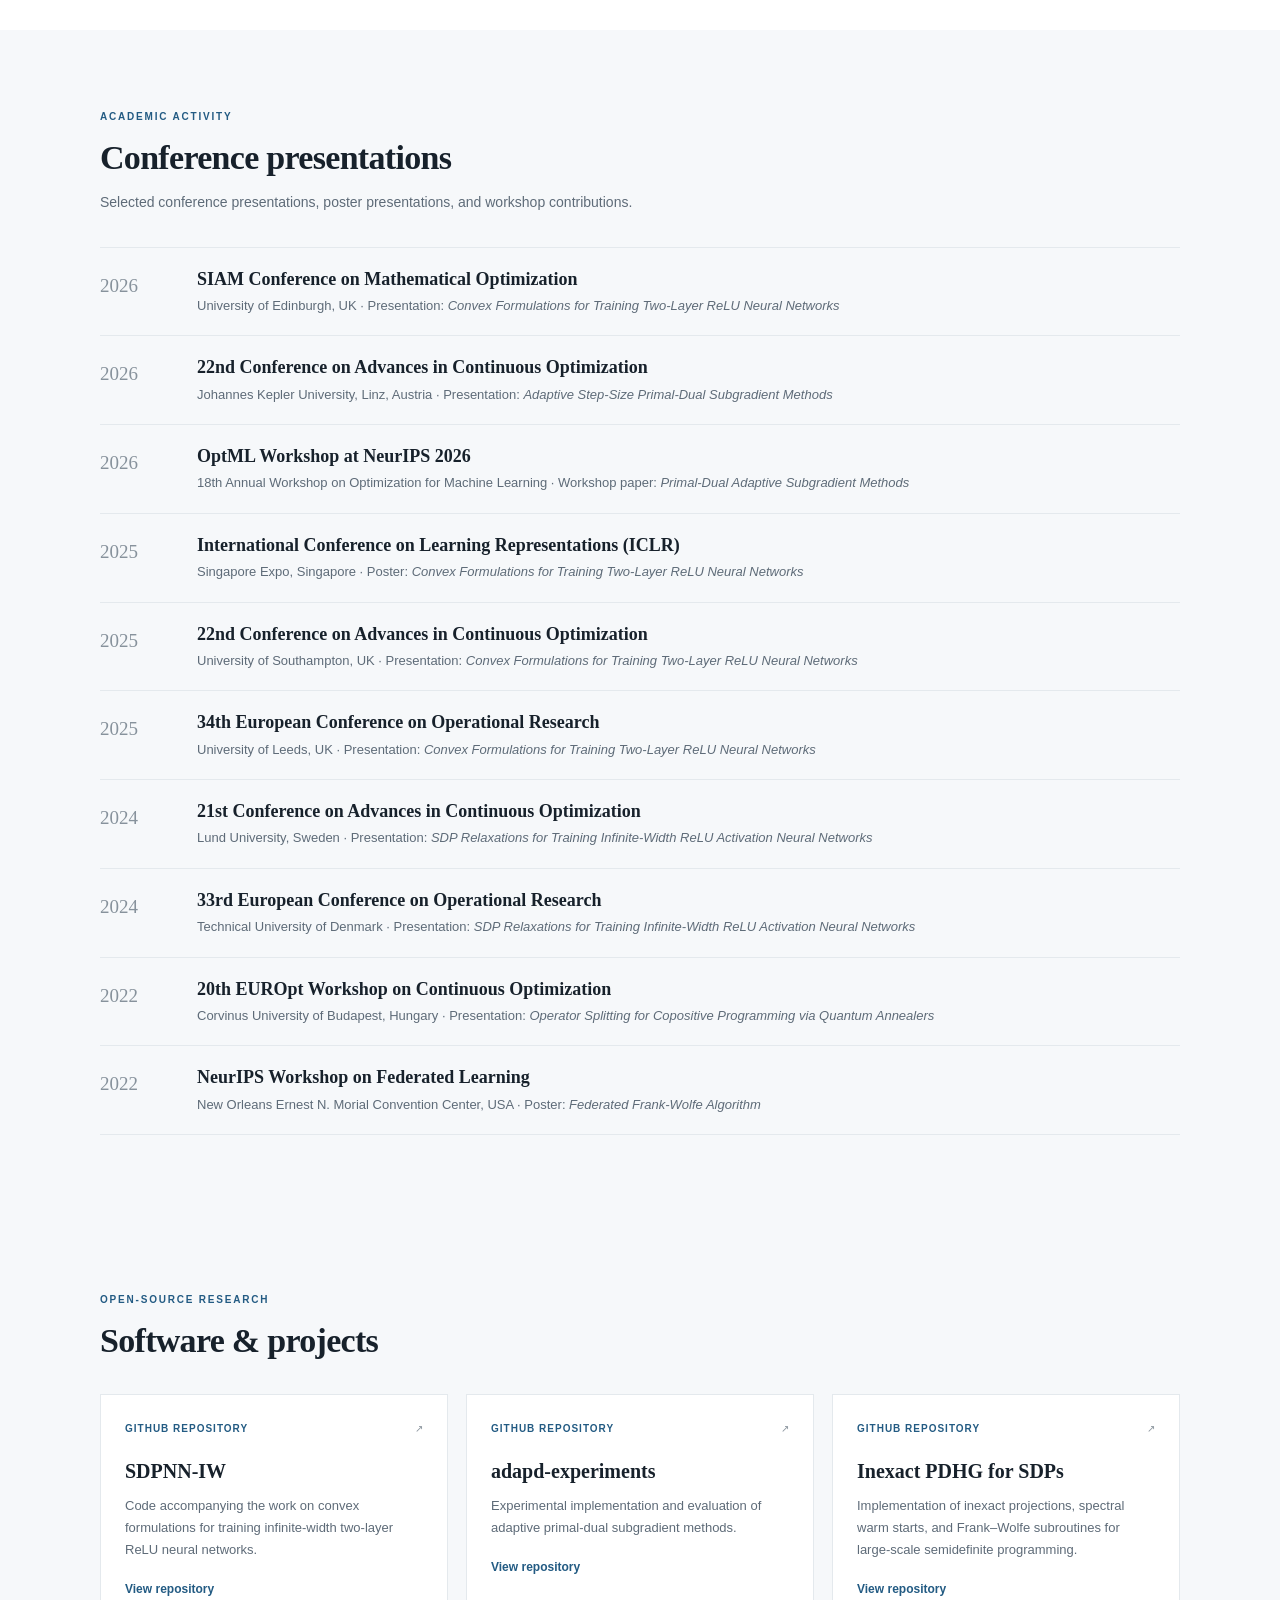
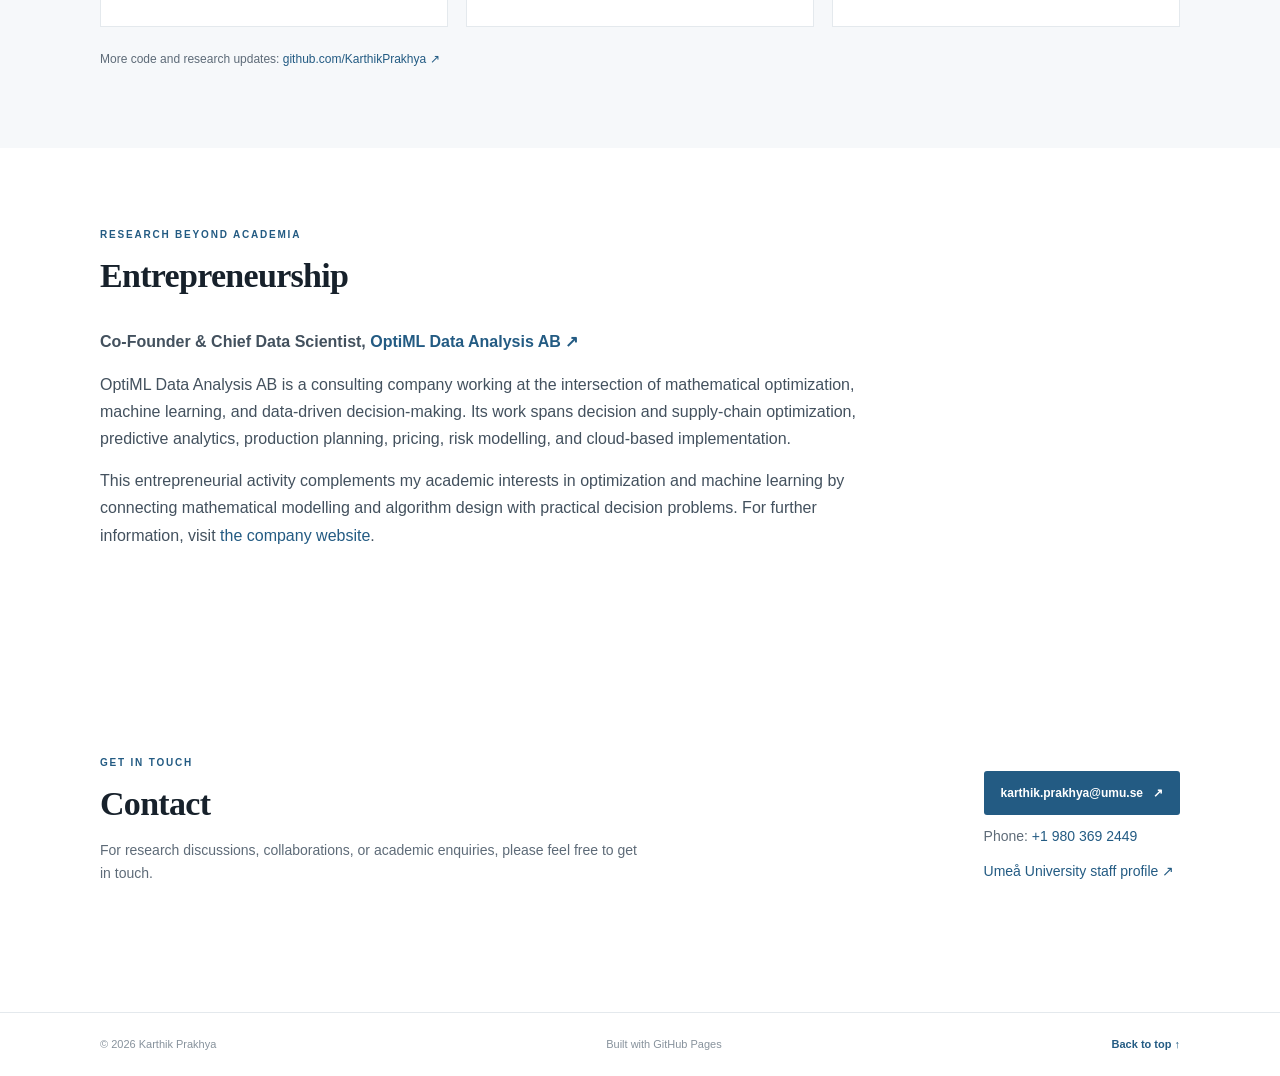
==== commit c3a4513e: "Replace research project entry with GitHub repository Replaced research project entry with GitHub re" ====
--- a/index.html
+++ b/index.html
@@ -162,7 +162,7 @@
         <div class="software-grid">
           <article class="software-card"><div class="software-top"><span class="repo-label">GitHub repository</span><span aria-hidden="true">↗</span></div><h3>SDPNN-IW</h3><p>Code accompanying the work on convex formulations for training infinite-width two-layer ReLU neural networks.</p><a href="https://github.com/KarthikPrakhya/SDPNN-IW" target="_blank" rel="noopener">View repository</a></article>
           <article class="software-card"><div class="software-top"><span class="repo-label">GitHub repository</span><span aria-hidden="true">↗</span></div><h3>adapd-experiments</h3><p>Experimental implementation and evaluation of adaptive primal-dual subgradient methods.</p><a href="https://github.com/KarthikPrakhya/adapd-experiments" target="_blank" rel="noopener">View repository</a></article>
-          <article class="software-card"><div class="software-top"><span class="repo-label">Research project</span><span>In development</span></div><h3>Inexact PDHG for SDPs</h3><p>Implementation of inexact projections, spectral warm starts, and Frank–Wolfe subroutines for large-scale semidefinite programming.</p></article>
+          <article class="software-card"><div class="software-top"><span class="repo-label">GitHub repository</span><span aria-hidden="true">↗</span></div><h3>Inexact PDHG for SDPs</h3><p>Implementation of inexact projections, spectral warm starts, and Frank–Wolfe subroutines for large-scale semidefinite programming.</p><a href="https://github.com/KarthikPrakhya/InexactPDHG-SDP" target="_blank" rel="noopener">View repository</a></article>
         </div>
         <p class="github-more">More code and research updates: <a href="https://github.com/KarthikPrakhya" target="_blank" rel="noopener">github.com/KarthikPrakhya ↗</a></p>
       </div>
